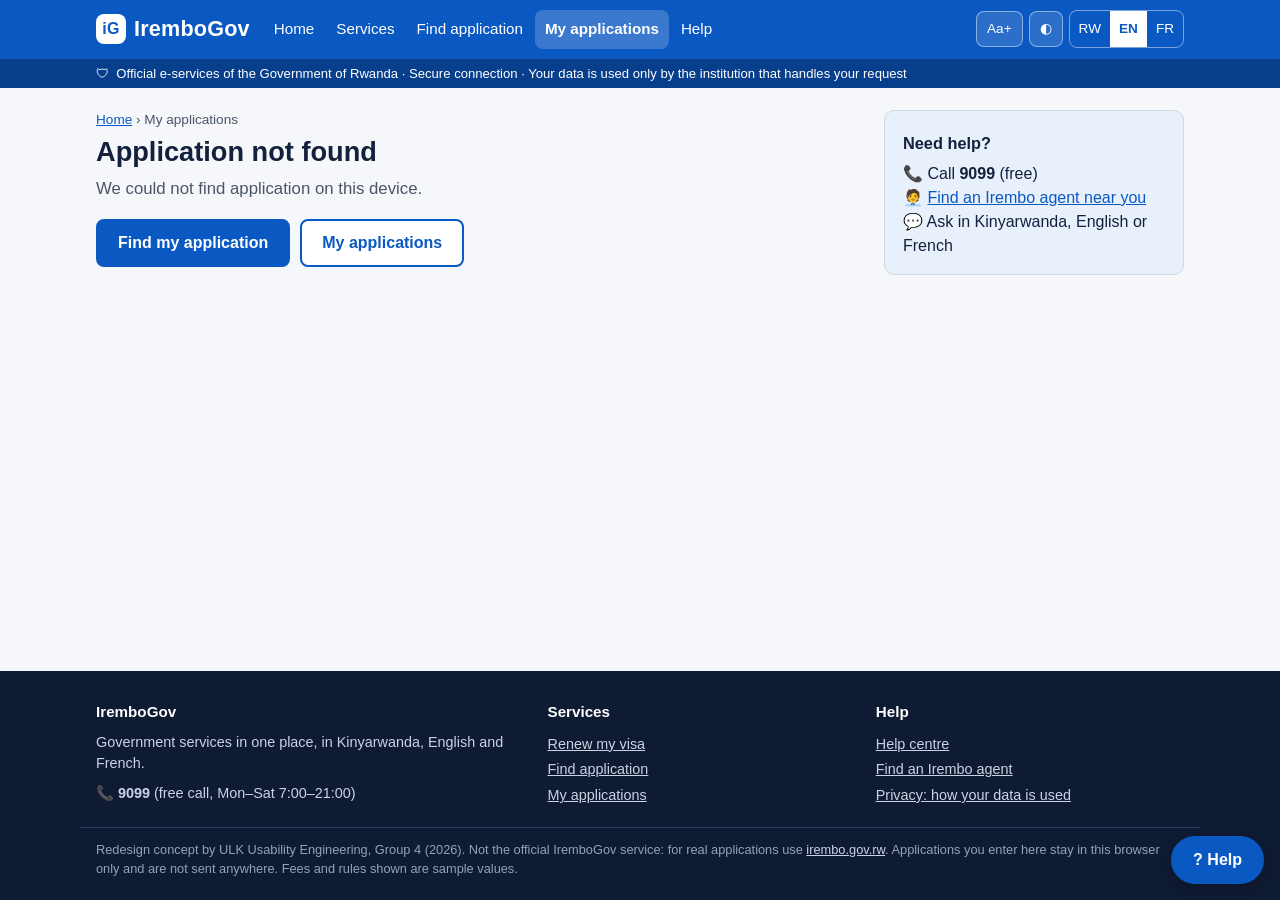
==== application.html @ 5156e4bb "first commit" ====
<!DOCTYPE html>
<html lang="en">
<head>
<meta charset="utf-8">
<meta name="viewport" content="width=device-width, initial-scale=1">
<title>My application · IremboGov</title>
<link rel="icon" href="assets/favicon.svg" type="image/svg+xml">
<link rel="stylesheet" href="css/site.css">
</head>
<body data-page="mine">
<div id="site-header"></div>
<div class="wrap with-aside">
  <main id="main" tabindex="-1"></main>
  <aside class="side" id="side"></aside>
</div>
<div id="site-footer"></div>
<script src="js/core.js"></script>
<script src="js/application.js"></script>
</body>
</html>
---- css/site.css ----
/* =====================================================================
   site.css — IremboGov redesign (Group 4) · shared styles for all pages
   ===================================================================== */
:root{
  --blue:#0a58c2; --blue-d:#073f8c; --blue-l:#e8f0fc; --ink:#14213d; --muted:#4a5568; --line:#cfd8e3;
  --ok:#1b7f3b; --ok-l:#e6f4ea; --bad:#b42318; --bad-l:#fdecea; --warn:#8a5a00; --warn-l:#fff4d6; --bg:#f5f7fa; --card:#fff;
  --r:10px;
}
html{font-size:16px;scroll-behavior:smooth}
html.large{font-size:19px}
html.contrast{--blue:#003a8c;--blue-d:#001f4d;--blue-l:#fff;--ink:#000;--muted:#111;--line:#000;--bg:#fff;--ok:#005a1e;--bad:#8b0000;--warn:#5a3a00}
html.contrast .card, html.contrast .opt, html.contrast input, html.contrast select, html.contrast .svc{border-width:2px}
*{box-sizing:border-box}
body{margin:0;font-family:"Segoe UI",Roboto,Arial,sans-serif;color:var(--ink);background:var(--bg);line-height:1.5;min-height:100vh;display:flex;flex-direction:column}
a{color:var(--blue)}
:focus-visible{outline:3px solid #f2a900;outline-offset:2px;border-radius:4px}
main:focus,main:focus-visible{outline:none}
.sr{position:absolute;left:-9999px}
.skip{position:absolute;left:-9999px;top:0;background:#fff;color:var(--blue);padding:8px 12px;z-index:100}
.skip:focus{left:8px}
code{background:#eef1f6;border-radius:4px;padding:1px 5px;font-family:Consolas,monospace}

/* ---------- header ---------- */
header.top{background:var(--blue);color:#fff}
.top-in{max-width:1120px;margin:0 auto;display:flex;align-items:center;gap:6px 14px;padding:10px 16px;flex-wrap:wrap}
.logo{font-weight:800;font-size:1.35rem;letter-spacing:.2px;color:#fff !important;text-decoration:none;display:flex;align-items:center;gap:8px}
.logo .mark{width:30px;height:30px;border-radius:8px;background:#fff;color:var(--blue);display:inline-flex;align-items:center;justify-content:center;font-size:1rem}
nav.main{display:flex;gap:2px;flex-wrap:wrap}
nav.main a{color:#fff;text-decoration:none;padding:8px 10px;border-radius:8px;font-size:.95rem}
nav.main a:hover{background:rgba(255,255,255,.14)}
nav.main a[aria-current=page]{background:rgba(255,255,255,.2);font-weight:700}
nav.main .count{background:#fff;color:var(--blue);border-radius:10px;font-size:.75rem;font-weight:700;padding:0 6px;margin-left:3px}
.tools{margin-left:auto;display:flex;gap:6px;align-items:center}
.tbtn{background:rgba(255,255,255,.14);border:1px solid rgba(255,255,255,.45);color:#fff;border-radius:8px;padding:6px 10px;font:inherit;font-size:.85rem;cursor:pointer;min-height:36px}
.tbtn[aria-pressed=true]{background:#fff;color:var(--blue)}
.lang{display:flex;border:1px solid rgba(255,255,255,.45);border-radius:8px;overflow:hidden}
.lang button{background:none;border:0;color:#fff;padding:6px 9px;font:inherit;font-size:.85rem;cursor:pointer;min-height:36px}
.lang button[aria-current=true]{background:#fff;color:var(--blue);font-weight:700}
.menu-btn{display:none}
@media(max-width:820px){
  .menu-btn{display:inline-flex;margin-left:auto}
  nav.main{display:none;order:5;width:100%;flex-direction:column}
  nav.main.open{display:flex}
  .tools{order:4;margin-left:0;width:100%}
}
.trust{background:var(--blue-d);color:#fff;font-size:.82rem}
.trust .top-in{padding:5px 16px}

/* ---------- layout ---------- */
.wrap{max-width:1120px;width:100%;margin:0 auto;padding:22px 16px 60px;display:grid;grid-template-columns:minmax(0,1fr);gap:24px;flex:1}
@media(min-width:1000px){ .wrap.with-aside{grid-template-columns:minmax(0,1fr) 300px} }
main{min-width:0}
aside.side{display:none}
@media(min-width:1000px){ aside.side{display:block} }
.crumb{font-size:.85rem;color:var(--muted);margin-bottom:4px}
h1{font-size:1.7rem;margin:.1em 0 .25em;line-height:1.25}
h2{font-size:1.2rem;margin:.2em 0 .5em}
h3{font-size:1.02rem;margin:.2em 0 .4em}
.lead{color:var(--muted);margin:0 0 16px;font-size:1.05rem}
.card{background:var(--card);border:1px solid var(--line);border-radius:var(--r);padding:16px 18px;margin-bottom:14px}
.card.tint{background:var(--blue-l)}
.grid2{display:grid;grid-template-columns:1fr;gap:0 18px}
@media(min-width:700px){ .grid2{grid-template-columns:1fr 1fr} }
.grid3{display:grid;grid-template-columns:1fr;gap:14px}
@media(min-width:700px){ .grid3{grid-template-columns:repeat(3,1fr)} }
.rule{font-size:.85rem;color:var(--muted);display:block}
.muted{color:var(--muted)}
.mono{font-family:Consolas,monospace;font-weight:700}

/* ---------- home ---------- */
.hero{background:linear-gradient(135deg,var(--blue) 0%,var(--blue-d) 100%);color:#fff}
.hero-in{max-width:1120px;margin:0 auto;padding:44px 16px 48px}
.hero h1{font-size:2.1rem;margin:0 0 8px}
.hero p{margin:0 0 20px;opacity:.92;font-size:1.1rem;max-width:640px}
.search{display:flex;gap:8px;max-width:640px;background:#fff;border-radius:12px;padding:6px}
.search input{border:0 !important;min-height:48px;font-size:1.05rem}
.search input:focus{outline:none}
.search .btn{border-radius:8px}
.quick{margin-top:14px;display:flex;gap:8px;flex-wrap:wrap;font-size:.9rem}
.quick a{color:#fff;background:rgba(255,255,255,.15);border-radius:20px;padding:4px 12px;text-decoration:none}
.quick a:hover{background:rgba(255,255,255,.28)}
.section{margin:34px 0 10px}
.svcs{display:grid;grid-template-columns:1fr;gap:12px}
@media(min-width:620px){ .svcs{grid-template-columns:1fr 1fr} }
@media(min-width:950px){ .svcs{grid-template-columns:1fr 1fr 1fr} }
.svc{display:flex;gap:12px;align-items:flex-start;background:#fff;border:1px solid var(--line);border-radius:var(--r);padding:14px 16px;text-decoration:none;color:var(--ink);transition:border-color .15s, box-shadow .15s}
.svc:hover{border-color:var(--blue);box-shadow:0 4px 14px rgba(10,88,194,.12)}
.svc .ic{flex:0 0 42px;height:42px;border-radius:10px;background:var(--blue-l);display:flex;align-items:center;justify-content:center;font-size:1.3rem}
.svc b{display:block}
.svc small{display:block;color:var(--muted);font-size:.85rem}
.svc.featured{border:2px solid var(--blue)}
.svc .new{display:inline-block;background:var(--ok-l);color:var(--ok);border-radius:10px;font-size:.72rem;font-weight:700;padding:0 7px;margin-left:4px;vertical-align:middle}
.steps3{counter-reset:s;list-style:none;padding:0;margin:0}
.steps3 li{counter-increment:s;position:relative;padding:0 0 0 46px}
.steps3 li::before{content:counter(s);position:absolute;left:0;top:0;width:34px;height:34px;border-radius:50%;background:var(--blue);color:#fff;font-weight:800;display:flex;align-items:center;justify-content:center}
.empty{text-align:center;padding:30px 16px;color:var(--muted)}

/* ---------- service page ---------- */
.facts{display:flex;gap:10px;flex-wrap:wrap;margin:6px 0 2px}
.fact{background:var(--blue-l);border-radius:8px;padding:6px 12px;font-size:.9rem}
.fact b{display:block;font-size:1rem}
ul.check{list-style:none;padding:0;margin:6px 0}
ul.check li{padding:7px 0 7px 32px;position:relative;border-bottom:1px dashed var(--line)}
ul.check li:last-child{border-bottom:0}
ul.check li::before{content:"";position:absolute;left:2px;top:9px;width:18px;height:18px;border:2px solid var(--blue);border-radius:4px}
table.fees{width:100%;border-collapse:collapse;font-size:.95rem}
table.fees td,table.fees th{padding:7px 4px;border-bottom:1px solid var(--line);text-align:left}
table.fees td:last-child,table.fees th:last-child{text-align:right}
details{border:1px solid var(--line);border-radius:8px;padding:8px 12px;margin:8px 0;background:#fff}
details summary{cursor:pointer;font-weight:600;color:var(--blue)}
details[open] summary{margin-bottom:6px}

/* ---------- buttons ---------- */
.btn{display:inline-flex;align-items:center;justify-content:center;gap:6px;min-height:46px;padding:10px 20px;border-radius:8px;border:2px solid var(--blue);background:var(--blue);color:#fff;font:inherit;font-weight:600;cursor:pointer;text-decoration:none;white-space:nowrap}
.btn:hover{background:var(--blue-d);border-color:var(--blue-d)}
.btn.sec{background:#fff;color:var(--blue)}
.btn.sec:hover{background:var(--blue-l)}
.btn.link{background:none;border-color:transparent;color:var(--blue);padding:10px 8px;text-decoration:underline}
.btn.danger{background:#fff;color:var(--bad);border-color:var(--bad)}
.btn.small{min-height:36px;padding:6px 12px;font-size:.9rem}
.btn:disabled{opacity:.5;cursor:default}
.actions{display:flex;gap:10px;flex-wrap:wrap;justify-content:space-between;margin-top:18px}

/* ---------- stepper ---------- */
.stepper{display:flex;gap:6px;margin:6px 0 4px;list-style:none;padding:0}
.stepper li{flex:1;font-size:.78rem;color:var(--muted);text-align:center}
.stepper li .bar{height:8px;border-radius:4px;background:#d8dee8;margin-bottom:5px}
.stepper li.done .bar,.stepper li.cur .bar{background:var(--blue)}
.stepper li.cur{color:var(--ink);font-weight:700}
.stepper li.done span::before{content:"✓ "}
.stepcount{font-size:.9rem;color:var(--muted);margin:0}
.saved{font-size:.85rem;color:var(--ok);margin:6px 0 14px;min-height:1.3em}

/* ---------- forms ---------- */
.f{margin:0 0 14px}
.f label,.f legend{display:block;font-weight:600;margin-bottom:3px}
.f .hint{font-size:.85rem;color:var(--muted);margin:-2px 0 5px}
input[type=text],input[type=tel],input[type=email],input[type=date],input[type=search],select{width:100%;min-height:46px;padding:9px 11px;border:1px solid #8a97a8;border-radius:8px;font:inherit;background:#fff;color:var(--ink)}
.f.err input,.f.err select{border:2px solid var(--bad)}
.f .msg{display:none;color:var(--bad);font-weight:600;font-size:.9rem;margin-top:4px}
.f.err .msg{display:block}
.f.err .msg::before{content:"⚠ "}
fieldset{border:0;padding:0;margin:0 0 14px;min-width:0}
.opts{display:grid;gap:8px}
@media(min-width:700px){ .opts.two{grid-template-columns:1fr 1fr} }
.opt{display:flex;gap:10px;align-items:flex-start;border:1px solid #8a97a8;border-radius:8px;padding:10px 12px;cursor:pointer;background:#fff;font-weight:400 !important}
.opt input{margin-top:4px;width:20px;height:20px;accent-color:var(--blue);flex:0 0 auto}
.opt small{display:block;color:var(--muted)}
.opt:has(input:checked){border:2px solid var(--blue);background:var(--blue-l)}
.errsum{border:2px solid var(--bad);background:var(--bad-l);border-radius:8px;padding:10px 14px;margin-bottom:14px}
.errsum h3{color:var(--bad);margin:0 0 4px}
.errsum ul{margin:0;padding-left:20px}
.prefix{display:flex;align-items:center;padding:0 12px;border:1px solid #8a97a8;border-radius:8px;background:#f0f3f7;white-space:nowrap}

/* ---------- uploads ---------- */
.up{border:1px solid var(--line);border-radius:var(--r);padding:14px;margin-bottom:14px;background:#fff}
.up.bad{border:2px solid var(--bad)}
.up.good{border:2px solid var(--ok)}
.up-row{display:flex;gap:14px;align-items:flex-start;flex-wrap:wrap}
.thumb{width:92px;height:92px;border-radius:8px;background:#e9edf3 center/cover no-repeat;border:1px solid var(--line);flex:0 0 auto;display:flex;align-items:center;justify-content:center;color:var(--muted);font-size:.75rem;text-align:center;overflow:hidden;word-break:break-all;padding:4px}
.thumb.tall{height:122px}
.rules{list-style:none;padding:0;margin:0;font-size:.93rem}
.rules li{padding:3px 0 3px 26px;position:relative}
.rules li::before{position:absolute;left:0;top:3px;width:19px;height:19px;border-radius:50%;font-size:.75rem;font-weight:700;display:flex;align-items:center;justify-content:center}
.rules li.p::before{content:"○";color:var(--muted);border:1px solid var(--muted)}
.rules li.y{color:var(--ok)} .rules li.y::before{content:"✓";background:var(--ok);color:#fff}
.rules li.n{color:var(--bad);font-weight:600} .rules li.n::before{content:"✕";background:var(--bad);color:#fff}
.fix{background:var(--bad-l);border-radius:8px;padding:10px 12px;margin-top:10px}
.fix b{color:var(--bad)}
.okbox{background:var(--ok-l);border-radius:8px;padding:10px 12px;margin-top:10px;color:var(--ok);font-weight:600}
.filebtn{position:relative;overflow:hidden}
.filebtn input{position:absolute;inset:0;opacity:0;cursor:pointer}
.upbtns{display:flex;gap:8px;flex-wrap:wrap;margin-top:10px}

/* ---------- review ---------- */
.sumsec{border:1px solid var(--line);border-radius:8px;padding:10px 14px;margin-bottom:10px;background:#fff}
.sumsec .h{display:flex;justify-content:space-between;align-items:center}
.sumsec dl{display:grid;grid-template-columns:minmax(110px,40%) 1fr;gap:3px 10px;margin:6px 0 0;font-size:.93rem}
.sumsec dt{color:var(--muted)}
.sumsec dd{margin:0}
.consent{border:2px solid var(--blue);background:var(--blue-l);border-radius:8px;padding:12px 14px}
.consent label{display:flex;gap:10px;align-items:flex-start;cursor:pointer;font-weight:400}
.consent input{width:22px;height:22px;margin-top:2px;accent-color:var(--blue);flex:0 0 auto}

/* ---------- application / pay ---------- */
.ref{border:2px solid var(--blue);border-radius:var(--r);padding:14px 16px;background:var(--blue-l);margin-bottom:14px}
.ref .num{font-size:1.65rem;font-weight:800;letter-spacing:1px;font-family:Consolas,monospace}
.ref .sub{font-size:.88rem;color:var(--muted)}
.due{display:flex;gap:14px;align-items:center;flex-wrap:wrap;border:1px solid var(--line);border-radius:var(--r);padding:12px 16px;background:#fff;margin-bottom:14px}
.due .amt{font-size:1.5rem;font-weight:800}
.due .clock{margin-left:auto;background:var(--warn-l);color:var(--warn);border-radius:8px;padding:6px 10px;font-weight:700}
.paygrid{display:grid;grid-template-columns:1fr 1fr;gap:10px;margin:8px 0 14px}
.paybtn{border:1px solid #8a97a8;border-radius:8px;background:#fff;padding:12px;font:inherit;font-weight:600;cursor:pointer;text-align:left;min-height:58px;color:var(--ink)}
.paybtn small{display:block;font-weight:400;color:var(--muted)}
.paybtn:hover{border-color:var(--blue);background:var(--blue-l)}
.receipt dl{display:grid;grid-template-columns:auto 1fr;gap:4px 14px;margin:0}
.receipt dt{color:var(--muted)}
.receipt dd{margin:0;font-weight:600}

/* ---------- timeline + tags ---------- */
.tl{list-style:none;padding:0;margin:6px 0}
.tl li{position:relative;padding:0 0 18px 40px}
.tl li::before{content:"";position:absolute;left:13px;top:26px;bottom:0;border-left:2px solid var(--line)}
.tl li:last-child::before{display:none}
.tl .ic{position:absolute;left:0;top:0;width:28px;height:28px;border-radius:50%;display:flex;align-items:center;justify-content:center;font-weight:800;font-size:.9rem;border:2px solid var(--line);background:#fff;color:var(--muted)}
.tl li.done .ic{background:var(--ok);border-color:var(--ok);color:#fff}
.tl li.now .ic{background:var(--blue);border-color:var(--blue);color:#fff}
.tl li.warn .ic{background:var(--warn-l);border-color:var(--warn);color:var(--warn)}
.tl .t{font-weight:700}
.tl .d{font-size:.88rem;color:var(--muted)}
.tag{display:inline-block;border-radius:20px;padding:2px 10px;font-size:.82rem;font-weight:700;vertical-align:middle;white-space:nowrap}
.tag.warn{background:var(--warn-l);color:var(--warn)} .tag.ok{background:var(--ok-l);color:var(--ok)} .tag.info{background:var(--blue-l);color:var(--blue)} .tag.grey{background:#e9edf3;color:var(--muted)}
.alert{border-radius:8px;padding:12px 14px;margin-bottom:14px;border-left:5px solid}
.alert.warn{background:var(--warn-l);border-color:var(--warn)}
.alert.ok{background:var(--ok-l);border-color:var(--ok)}
.alert.info{background:var(--blue-l);border-color:var(--blue)}
.alert.bad{background:var(--bad-l);border-color:var(--bad)}

/* ---------- my applications ---------- */
.applist{display:grid;gap:12px}
.appcard{display:flex;gap:14px;align-items:center;flex-wrap:wrap;background:#fff;border:1px solid var(--line);border-radius:var(--r);padding:14px 16px}
.appcard .main{flex:1;min-width:200px}
.appcard .acts{display:flex;gap:8px;flex-wrap:wrap}

/* ---------- side panel ---------- */
.side .card{position:sticky;top:12px}
.side .num{font-family:Consolas,monospace;font-weight:800;font-size:1.15rem}

/* ---------- footer ---------- */
footer.site{background:#0f1b33;color:#c9d3e3;font-size:.9rem;margin-top:auto}
footer.site .in{max-width:1120px;margin:0 auto;padding:30px 16px 18px;display:grid;grid-template-columns:1fr;gap:20px}
@media(min-width:760px){ footer.site .in{grid-template-columns:1.4fr 1fr 1fr} }
footer.site h4{color:#fff;margin:0 0 8px;font-size:.95rem}
footer.site a{color:#c9d3e3}
footer.site ul{list-style:none;padding:0;margin:0}
footer.site li{padding:2px 0}
footer.site .legal{max-width:1120px;margin:0 auto;padding:12px 16px 22px;border-top:1px solid #2a3a5c;font-size:.8rem;color:#93a1ba}

/* ---------- modal, toast, help ---------- */
.scrim{position:fixed;inset:0;background:rgba(10,20,40,.55);display:flex;align-items:center;justify-content:center;padding:16px;z-index:90}
.modal{background:#fff;border-radius:12px;max-width:440px;width:100%;padding:20px;max-height:92vh;overflow:auto}
.modal p{margin:.5em 0}
.spin{display:inline-block;width:18px;height:18px;border:3px solid var(--blue-l);border-top-color:var(--blue);border-radius:50%;animation:spin 1s linear infinite;vertical-align:-3px;margin-right:6px}
@keyframes spin{to{transform:rotate(360deg)}}
.toast{position:fixed;left:50%;bottom:20px;transform:translateX(-50%);background:#1f2937;color:#fff;padding:10px 16px;border-radius:8px;z-index:95;max-width:92vw;font-size:.92rem;box-shadow:0 6px 18px rgba(0,0,0,.25)}
.helpfab{position:fixed;right:16px;bottom:16px;z-index:40;border-radius:30px;box-shadow:0 4px 14px rgba(0,0,0,.2)}
.helpp{position:fixed;right:16px;bottom:76px;width:300px;max-width:calc(100vw - 32px);z-index:41;background:#fff;border:1px solid var(--line);border-radius:12px;padding:14px;box-shadow:0 10px 30px rgba(0,0,0,.2)}

@media print{
  header.top,.trust,footer.site,.helpfab,.helpp,.noprint{display:none !important}
  body{background:#fff}
}
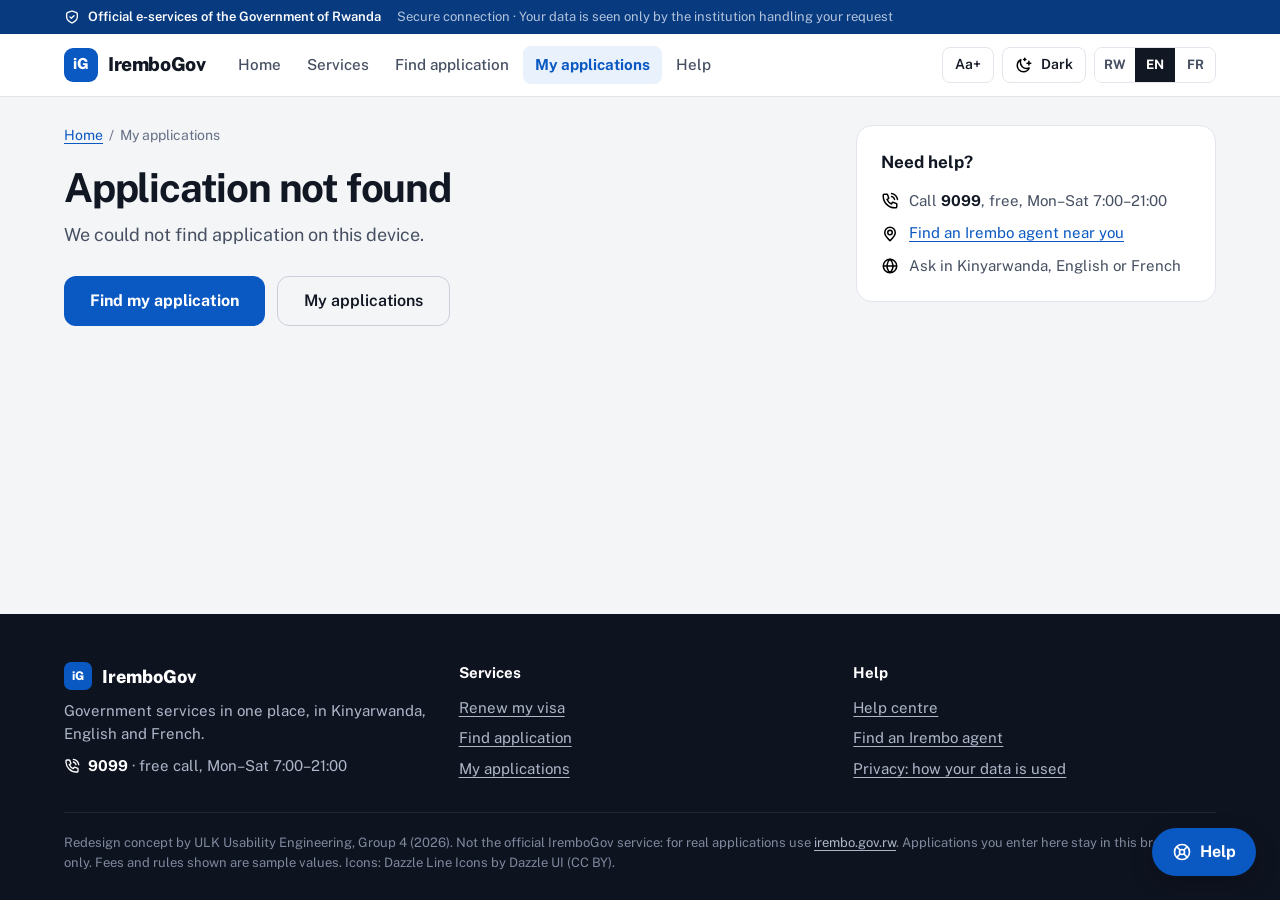
==== commit 85a82d2b: "update the UI" ====
--- a/application.html
+++ b/application.html
@@ -5,16 +5,20 @@
 <meta name="viewport" content="width=device-width, initial-scale=1">
 <title>My application · IremboGov</title>
 <link rel="icon" href="assets/favicon.svg" type="image/svg+xml">
-<link rel="stylesheet" href="css/site.css">
+<link rel="stylesheet" href="css/fonts.css?v=3">
+<link rel="stylesheet" href="css/site.css?v=3">
+<script src="js/theme.js?v=3"></script>
 </head>
 <body data-page="mine">
 <div id="site-header"></div>
-<div class="wrap with-aside">
-  <main id="main" tabindex="-1"></main>
-  <aside class="side" id="side"></aside>
-</div>
+<main id="main" tabindex="-1" class="page">
+  <div class="cols">
+    <div class="main" id="flow"></div>
+    <aside id="side"></aside>
+  </div>
+</main>
 <div id="site-footer"></div>
-<script src="js/core.js"></script>
-<script src="js/application.js"></script>
+<script src="js/core.js?v=3"></script>
+<script src="js/application.js?v=3"></script>
 </body>
 </html>
--- a/css/fonts.css
+++ b/css/fonts.css
@@ -0,0 +1,244 @@
+/* Public Sans + IBM Plex Mono (SIL Open Font License), bundled for offline use */
+/* cyrillic-ext */
+@font-face {
+  font-family: 'IBM Plex Mono';
+  font-style: normal;
+  font-weight: 500;
+  font-display: swap;
+  src: url("../assets/fonts/2aaf1dfa-5698-472a-b391-786c7b4d70b3.woff2") format('woff2');
+  unicode-range: U+0460-052F, U+1C80-1C8A, U+20B4, U+2DE0-2DFF, U+A640-A69F, U+FE2E-FE2F;
+}
+/* cyrillic */
+@font-face {
+  font-family: 'IBM Plex Mono';
+  font-style: normal;
+  font-weight: 500;
+  font-display: swap;
+  src: url("../assets/fonts/59539007-9e6c-446b-b807-d82d21832465.woff2") format('woff2');
+  unicode-range: U+0301, U+0400-045F, U+0490-0491, U+04B0-04B1, U+2116;
+}
+/* symbols2 */
+@font-face {
+  font-family: 'IBM Plex Mono';
+  font-style: normal;
+  font-weight: 500;
+  font-display: swap;
+  src: url("../assets/fonts/6bf3e7e4-eef3-4148-934d-49d9e88c1fce.woff2") format('woff2');
+  unicode-range: U+2000-2001, U+2004-2008, U+200A, U+23B8-23BD, U+2500-259F;
+}
+/* vietnamese */
+@font-face {
+  font-family: 'IBM Plex Mono';
+  font-style: normal;
+  font-weight: 500;
+  font-display: swap;
+  src: url("../assets/fonts/482fb505-8daf-4155-a78f-74ce4af5354f.woff2") format('woff2');
+  unicode-range: U+0102-0103, U+0110-0111, U+0128-0129, U+0168-0169, U+01A0-01A1, U+01AF-01B0, U+0300-0301, U+0303-0304, U+0308-0309, U+0323, U+0329, U+1EA0-1EF9, U+20AB;
+}
+/* latin-ext */
+@font-face {
+  font-family: 'IBM Plex Mono';
+  font-style: normal;
+  font-weight: 500;
+  font-display: swap;
+  src: url("../assets/fonts/5cce7989-77c7-4737-b421-14aea42d3832.woff2") format('woff2');
+  unicode-range: U+0100-02BA, U+02BD-02C5, U+02C7-02CC, U+02CE-02D7, U+02DD-02FF, U+0304, U+0308, U+0329, U+1D00-1DBF, U+1E00-1E9F, U+1EF2-1EFF, U+2020, U+20A0-20AB, U+20AD-20C4, U+2113, U+2C60-2C7F, U+A720-A7FF;
+}
+/* latin */
+@font-face {
+  font-family: 'IBM Plex Mono';
+  font-style: normal;
+  font-weight: 500;
+  font-display: swap;
+  src: url("../assets/fonts/a437867f-8093-432b-b132-c88d13d39b0a.woff2") format('woff2');
+  unicode-range: U+0000-00FF, U+0131, U+0152-0153, U+02BB-02BC, U+02C6, U+02DA, U+02DC, U+0304, U+0308, U+0329, U+2000-206F, U+20AC, U+2122, U+2191, U+2193, U+2212, U+2215, U+FEFF, U+FFFD;
+}
+/* cyrillic-ext */
+@font-face {
+  font-family: 'IBM Plex Mono';
+  font-style: normal;
+  font-weight: 600;
+  font-display: swap;
+  src: url("../assets/fonts/8748660d-5b8c-40c5-8dd6-f983e3e99e05.woff2") format('woff2');
+  unicode-range: U+0460-052F, U+1C80-1C8A, U+20B4, U+2DE0-2DFF, U+A640-A69F, U+FE2E-FE2F;
+}
+/* cyrillic */
+@font-face {
+  font-family: 'IBM Plex Mono';
+  font-style: normal;
+  font-weight: 600;
+  font-display: swap;
+  src: url("../assets/fonts/4a5ffa25-a328-434f-8e91-0d5a42c4c78e.woff2") format('woff2');
+  unicode-range: U+0301, U+0400-045F, U+0490-0491, U+04B0-04B1, U+2116;
+}
+/* symbols2 */
+@font-face {
+  font-family: 'IBM Plex Mono';
+  font-style: normal;
+  font-weight: 600;
+  font-display: swap;
+  src: url("../assets/fonts/a585f8b9-a572-47d5-be92-7e6ef45ebafa.woff2") format('woff2');
+  unicode-range: U+2000-2001, U+2004-2008, U+200A, U+23B8-23BD, U+2500-259F;
+}
+/* vietnamese */
+@font-face {
+  font-family: 'IBM Plex Mono';
+  font-style: normal;
+  font-weight: 600;
+  font-display: swap;
+  src: url("../assets/fonts/1090332c-a506-451a-b6e5-c554e361a300.woff2") format('woff2');
+  unicode-range: U+0102-0103, U+0110-0111, U+0128-0129, U+0168-0169, U+01A0-01A1, U+01AF-01B0, U+0300-0301, U+0303-0304, U+0308-0309, U+0323, U+0329, U+1EA0-1EF9, U+20AB;
+}
+/* latin-ext */
+@font-face {
+  font-family: 'IBM Plex Mono';
+  font-style: normal;
+  font-weight: 600;
+  font-display: swap;
+  src: url("../assets/fonts/1218e969-13be-4c5d-b908-3f878c19ee22.woff2") format('woff2');
+  unicode-range: U+0100-02BA, U+02BD-02C5, U+02C7-02CC, U+02CE-02D7, U+02DD-02FF, U+0304, U+0308, U+0329, U+1D00-1DBF, U+1E00-1E9F, U+1EF2-1EFF, U+2020, U+20A0-20AB, U+20AD-20C4, U+2113, U+2C60-2C7F, U+A720-A7FF;
+}
+/* latin */
+@font-face {
+  font-family: 'IBM Plex Mono';
+  font-style: normal;
+  font-weight: 600;
+  font-display: swap;
+  src: url("../assets/fonts/a67f95df-5aa9-4cc6-8a74-50b803b1fccb.woff2") format('woff2');
+  unicode-range: U+0000-00FF, U+0131, U+0152-0153, U+02BB-02BC, U+02C6, U+02DA, U+02DC, U+0304, U+0308, U+0329, U+2000-206F, U+20AC, U+2122, U+2191, U+2193, U+2212, U+2215, U+FEFF, U+FFFD;
+}
+/* vietnamese */
+@font-face {
+  font-family: 'Public Sans';
+  font-style: normal;
+  font-weight: 400;
+  font-display: swap;
+  src: url("../assets/fonts/8189fb75-353a-4c72-8835-781b618239a5.woff2") format('woff2');
+  unicode-range: U+0102-0103, U+0110-0111, U+0128-0129, U+0168-0169, U+01A0-01A1, U+01AF-01B0, U+0300-0301, U+0303-0304, U+0308-0309, U+0323, U+0329, U+1EA0-1EF9, U+20AB;
+}
+/* latin-ext */
+@font-face {
+  font-family: 'Public Sans';
+  font-style: normal;
+  font-weight: 400;
+  font-display: swap;
+  src: url("../assets/fonts/c2014473-7bda-46be-9736-91f85f7b78e9.woff2") format('woff2');
+  unicode-range: U+0100-02BA, U+02BD-02C5, U+02C7-02CC, U+02CE-02D7, U+02DD-02FF, U+0304, U+0308, U+0329, U+1D00-1DBF, U+1E00-1E9F, U+1EF2-1EFF, U+2020, U+20A0-20AB, U+20AD-20C4, U+2113, U+2C60-2C7F, U+A720-A7FF;
+}
+/* latin */
+@font-face {
+  font-family: 'Public Sans';
+  font-style: normal;
+  font-weight: 400;
+  font-display: swap;
+  src: url("../assets/fonts/c9f71143-a6c9-4869-9456-18ff3c04e48f.woff2") format('woff2');
+  unicode-range: U+0000-00FF, U+0131, U+0152-0153, U+02BB-02BC, U+02C6, U+02DA, U+02DC, U+0304, U+0308, U+0329, U+2000-206F, U+20AC, U+2122, U+2191, U+2193, U+2212, U+2215, U+FEFF, U+FFFD;
+}
+/* vietnamese */
+@font-face {
+  font-family: 'Public Sans';
+  font-style: normal;
+  font-weight: 500;
+  font-display: swap;
+  src: url("../assets/fonts/8189fb75-353a-4c72-8835-781b618239a5.woff2") format('woff2');
+  unicode-range: U+0102-0103, U+0110-0111, U+0128-0129, U+0168-0169, U+01A0-01A1, U+01AF-01B0, U+0300-0301, U+0303-0304, U+0308-0309, U+0323, U+0329, U+1EA0-1EF9, U+20AB;
+}
+/* latin-ext */
+@font-face {
+  font-family: 'Public Sans';
+  font-style: normal;
+  font-weight: 500;
+  font-display: swap;
+  src: url("../assets/fonts/c2014473-7bda-46be-9736-91f85f7b78e9.woff2") format('woff2');
+  unicode-range: U+0100-02BA, U+02BD-02C5, U+02C7-02CC, U+02CE-02D7, U+02DD-02FF, U+0304, U+0308, U+0329, U+1D00-1DBF, U+1E00-1E9F, U+1EF2-1EFF, U+2020, U+20A0-20AB, U+20AD-20C4, U+2113, U+2C60-2C7F, U+A720-A7FF;
+}
+/* latin */
+@font-face {
+  font-family: 'Public Sans';
+  font-style: normal;
+  font-weight: 500;
+  font-display: swap;
+  src: url("../assets/fonts/c9f71143-a6c9-4869-9456-18ff3c04e48f.woff2") format('woff2');
+  unicode-range: U+0000-00FF, U+0131, U+0152-0153, U+02BB-02BC, U+02C6, U+02DA, U+02DC, U+0304, U+0308, U+0329, U+2000-206F, U+20AC, U+2122, U+2191, U+2193, U+2212, U+2215, U+FEFF, U+FFFD;
+}
+/* vietnamese */
+@font-face {
+  font-family: 'Public Sans';
+  font-style: normal;
+  font-weight: 600;
+  font-display: swap;
+  src: url("../assets/fonts/8189fb75-353a-4c72-8835-781b618239a5.woff2") format('woff2');
+  unicode-range: U+0102-0103, U+0110-0111, U+0128-0129, U+0168-0169, U+01A0-01A1, U+01AF-01B0, U+0300-0301, U+0303-0304, U+0308-0309, U+0323, U+0329, U+1EA0-1EF9, U+20AB;
+}
+/* latin-ext */
+@font-face {
+  font-family: 'Public Sans';
+  font-style: normal;
+  font-weight: 600;
+  font-display: swap;
+  src: url("../assets/fonts/c2014473-7bda-46be-9736-91f85f7b78e9.woff2") format('woff2');
+  unicode-range: U+0100-02BA, U+02BD-02C5, U+02C7-02CC, U+02CE-02D7, U+02DD-02FF, U+0304, U+0308, U+0329, U+1D00-1DBF, U+1E00-1E9F, U+1EF2-1EFF, U+2020, U+20A0-20AB, U+20AD-20C4, U+2113, U+2C60-2C7F, U+A720-A7FF;
+}
+/* latin */
+@font-face {
+  font-family: 'Public Sans';
+  font-style: normal;
+  font-weight: 600;
+  font-display: swap;
+  src: url("../assets/fonts/c9f71143-a6c9-4869-9456-18ff3c04e48f.woff2") format('woff2');
+  unicode-range: U+0000-00FF, U+0131, U+0152-0153, U+02BB-02BC, U+02C6, U+02DA, U+02DC, U+0304, U+0308, U+0329, U+2000-206F, U+20AC, U+2122, U+2191, U+2193, U+2212, U+2215, U+FEFF, U+FFFD;
+}
+/* vietnamese */
+@font-face {
+  font-family: 'Public Sans';
+  font-style: normal;
+  font-weight: 700;
+  font-display: swap;
+  src: url("../assets/fonts/8189fb75-353a-4c72-8835-781b618239a5.woff2") format('woff2');
+  unicode-range: U+0102-0103, U+0110-0111, U+0128-0129, U+0168-0169, U+01A0-01A1, U+01AF-01B0, U+0300-0301, U+0303-0304, U+0308-0309, U+0323, U+0329, U+1EA0-1EF9, U+20AB;
+}
+/* latin-ext */
+@font-face {
+  font-family: 'Public Sans';
+  font-style: normal;
+  font-weight: 700;
+  font-display: swap;
+  src: url("../assets/fonts/c2014473-7bda-46be-9736-91f85f7b78e9.woff2") format('woff2');
+  unicode-range: U+0100-02BA, U+02BD-02C5, U+02C7-02CC, U+02CE-02D7, U+02DD-02FF, U+0304, U+0308, U+0329, U+1D00-1DBF, U+1E00-1E9F, U+1EF2-1EFF, U+2020, U+20A0-20AB, U+20AD-20C4, U+2113, U+2C60-2C7F, U+A720-A7FF;
+}
+/* latin */
+@font-face {
+  font-family: 'Public Sans';
+  font-style: normal;
+  font-weight: 700;
+  font-display: swap;
+  src: url("../assets/fonts/c9f71143-a6c9-4869-9456-18ff3c04e48f.woff2") format('woff2');
+  unicode-range: U+0000-00FF, U+0131, U+0152-0153, U+02BB-02BC, U+02C6, U+02DA, U+02DC, U+0304, U+0308, U+0329, U+2000-206F, U+20AC, U+2122, U+2191, U+2193, U+2212, U+2215, U+FEFF, U+FFFD;
+}
+/* vietnamese */
+@font-face {
+  font-family: 'Public Sans';
+  font-style: normal;
+  font-weight: 800;
+  font-display: swap;
+  src: url("../assets/fonts/8189fb75-353a-4c72-8835-781b618239a5.woff2") format('woff2');
+  unicode-range: U+0102-0103, U+0110-0111, U+0128-0129, U+0168-0169, U+01A0-01A1, U+01AF-01B0, U+0300-0301, U+0303-0304, U+0308-0309, U+0323, U+0329, U+1EA0-1EF9, U+20AB;
+}
+/* latin-ext */
+@font-face {
+  font-family: 'Public Sans';
+  font-style: normal;
+  font-weight: 800;
+  font-display: swap;
+  src: url("../assets/fonts/c2014473-7bda-46be-9736-91f85f7b78e9.woff2") format('woff2');
+  unicode-range: U+0100-02BA, U+02BD-02C5, U+02C7-02CC, U+02CE-02D7, U+02DD-02FF, U+0304, U+0308, U+0329, U+1D00-1DBF, U+1E00-1E9F, U+1EF2-1EFF, U+2020, U+20A0-20AB, U+20AD-20C4, U+2113, U+2C60-2C7F, U+A720-A7FF;
+}
+/* latin */
+@font-face {
+  font-family: 'Public Sans';
+  font-style: normal;
+  font-weight: 800;
+  font-display: swap;
+  src: url("../assets/fonts/c9f71143-a6c9-4869-9456-18ff3c04e48f.woff2") format('woff2');
+  unicode-range: U+0000-00FF, U+0131, U+0152-0153, U+02BB-02BC, U+02C6, U+02DA, U+02DC, U+0304, U+0308, U+0329, U+2000-206F, U+20AC, U+2122, U+2191, U+2193, U+2212, U+2215, U+FEFF, U+FFFD;
+}
--- a/css/site.css
+++ b/css/site.css
@@ -1,252 +1,398 @@
 /* =====================================================================
-   site.css — IremboGov redesign (Group 4) · shared styles for all pages
+   site.css — IremboGov redesign v2 (Group 4) · design from
+   "irembogov-redesign" (Public Sans, light/dark theme), applied to the
+   working multi-page site. Sizes in rem so "Aa+" scales everything.
    ===================================================================== */
-:root{
-  --blue:#0a58c2; --blue-d:#073f8c; --blue-l:#e8f0fc; --ink:#14213d; --muted:#4a5568; --line:#cfd8e3;
-  --ok:#1b7f3b; --ok-l:#e6f4ea; --bad:#b42318; --bad-l:#fdecea; --warn:#8a5a00; --warn-l:#fff4d6; --bg:#f5f7fa; --card:#fff;
-  --r:10px;
-}
+:root,[data-theme="light"]{color-scheme:light;--bg:#f4f5f7;--surface:#ffffff;--surface2:#eef1f5;--field:#ffffff;--line:#e2e6ec;--line-strong:#c9d0da;--ink:#111723;--ink2:#465062;--ink3:#667085;--brand:#0a58c2;--brand-hover:#08499f;--brand-ink:#ffffff;--brand-soft:#e9f1fc;--brand-text:#0a58c2;--ring:rgba(10,88,194,.2);--link:#0a58c2;--icon-filter:none;--icon-on-brand:invert(1);--icon-brand:invert(22%) sepia(89%) saturate(2476%) hue-rotate(207deg) brightness(91%) contrast(93%);--ok:oklch(0.52 0.12 150);--ok-soft:oklch(0.955 0.035 150);--warn:oklch(0.48 0.1 65);--warn-soft:oklch(0.965 0.05 85);--bad:#b42318;--bad-soft:#fdecea;--hero:#073a7f;--hero-2:#0a58c2;--footer:#0e1320;--shadow:0 1px 2px rgba(16,24,40,.04),0 4px 16px rgba(16,24,40,.05)}
+[data-theme="dark"]{color-scheme:dark;--bg:#0b0e14;--surface:#131822;--surface2:#1a202b;--field:#0f141c;--line:#242b38;--line-strong:#343d4d;--ink:#eef1f6;--ink2:#b3bccb;--ink3:#8a93a5;--brand:#4a8fe8;--brand-hover:#6aa5f0;--brand-ink:#06152e;--brand-soft:#11274a;--brand-text:#8ab6f2;--ring:rgba(74,143,232,.3);--link:#8ab6f2;--icon-filter:invert(.92);--icon-on-brand:none;--icon-brand:invert(70%) sepia(30%) saturate(900%) hue-rotate(185deg) brightness(102%);--ok:oklch(0.74 0.14 150);--ok-soft:oklch(0.27 0.05 150);--warn:oklch(0.83 0.12 80);--warn-soft:oklch(0.29 0.05 75);--bad:#ff8a80;--bad-soft:#3a1714;--hero:#0a1a33;--hero-2:#0b2f63;--footer:#07090d;--shadow:0 1px 2px rgba(0,0,0,.3),0 6px 20px rgba(0,0,0,.25)}
+
 html{font-size:16px;scroll-behavior:smooth}
-html.large{font-size:19px}
-html.contrast{--blue:#003a8c;--blue-d:#001f4d;--blue-l:#fff;--ink:#000;--muted:#111;--line:#000;--bg:#fff;--ok:#005a1e;--bad:#8b0000;--warn:#5a3a00}
-html.contrast .card, html.contrast .opt, html.contrast input, html.contrast select, html.contrast .svc{border-width:2px}
+html.large{font-size:18.5px}
 *{box-sizing:border-box}
-body{margin:0;font-family:"Segoe UI",Roboto,Arial,sans-serif;color:var(--ink);background:var(--bg);line-height:1.5;min-height:100vh;display:flex;flex-direction:column}
-a{color:var(--blue)}
-:focus-visible{outline:3px solid #f2a900;outline-offset:2px;border-radius:4px}
+body{margin:0;min-height:100vh;display:flex;flex-direction:column;background:var(--bg);color:var(--ink);font-family:'Public Sans',system-ui,sans-serif;font-size:1rem;line-height:1.5;-webkit-font-smoothing:antialiased;transition:background .2s,color .2s}
+a{color:var(--link);text-underline-offset:3px}
+a:hover{color:var(--ink)}
+:focus-visible{outline:3px solid #f2a900;outline-offset:2px;border-radius:6px}
 main:focus,main:focus-visible{outline:none}
 .sr{position:absolute;left:-9999px}
-.skip{position:absolute;left:-9999px;top:0;background:#fff;color:var(--blue);padding:8px 12px;z-index:100}
+.skip{position:absolute;left:-9999px;top:0;background:var(--surface);color:var(--link);padding:8px 12px;z-index:100}
 .skip:focus{left:8px}
-code{background:#eef1f6;border-radius:4px;padding:1px 5px;font-family:Consolas,monospace}
-
-/* ---------- header ---------- */
-header.top{background:var(--blue);color:#fff}
-.top-in{max-width:1120px;margin:0 auto;display:flex;align-items:center;gap:6px 14px;padding:10px 16px;flex-wrap:wrap}
-.logo{font-weight:800;font-size:1.35rem;letter-spacing:.2px;color:#fff !important;text-decoration:none;display:flex;align-items:center;gap:8px}
-.logo .mark{width:30px;height:30px;border-radius:8px;background:#fff;color:var(--blue);display:inline-flex;align-items:center;justify-content:center;font-size:1rem}
-nav.main{display:flex;gap:2px;flex-wrap:wrap}
-nav.main a{color:#fff;text-decoration:none;padding:8px 10px;border-radius:8px;font-size:.95rem}
-nav.main a:hover{background:rgba(255,255,255,.14)}
-nav.main a[aria-current=page]{background:rgba(255,255,255,.2);font-weight:700}
-nav.main .count{background:#fff;color:var(--blue);border-radius:10px;font-size:.75rem;font-weight:700;padding:0 6px;margin-left:3px}
-.tools{margin-left:auto;display:flex;gap:6px;align-items:center}
-.tbtn{background:rgba(255,255,255,.14);border:1px solid rgba(255,255,255,.45);color:#fff;border-radius:8px;padding:6px 10px;font:inherit;font-size:.85rem;cursor:pointer;min-height:36px}
-.tbtn[aria-pressed=true]{background:#fff;color:var(--blue)}
-.lang{display:flex;border:1px solid rgba(255,255,255,.45);border-radius:8px;overflow:hidden}
-.lang button{background:none;border:0;color:#fff;padding:6px 9px;font:inherit;font-size:.85rem;cursor:pointer;min-height:36px}
-.lang button[aria-current=true]{background:#fff;color:var(--blue);font-weight:700}
+.mono,code{font-family:'IBM Plex Mono',Consolas,monospace}
+code{background:var(--surface2);border-radius:5px;padding:1px 6px;font-size:.9em}
+.muted{color:var(--ink3)}
+.rule{display:block;font-size:.875rem;color:var(--ink3)}
+summary{list-style:none}
+summary::-webkit-details-marker{display:none}
+img.ic{width:18px;height:18px;flex:none;filter:var(--icon-filter)}
+img.ic.brand{filter:var(--icon-brand)}
+img.ic.onbrand{filter:var(--icon-on-brand)}
+
+/* ---------- trust bar + header ---------- */
+.trustbar{background:var(--hero);color:#dfe6f3;font-size:.8125rem}
+.trustbar .in{max-width:1200px;margin:0 auto;padding:7px 24px;display:flex;gap:16px;flex-wrap:wrap;align-items:center}
+.trustbar strong{color:#fff;font-weight:600}
+.trustbar img{width:16px;height:16px;filter:invert(1)}
+header.top{position:sticky;top:0;z-index:20;background:var(--surface);border-bottom:1px solid var(--line)}
+header.top .in{max-width:1200px;margin:0 auto;padding:12px 24px;display:flex;align-items:center;gap:12px 20px;flex-wrap:wrap}
+.brandlink{display:flex;align-items:center;gap:10px;color:var(--ink);text-decoration:none}
+.brandlink:hover{color:var(--ink)}
+.brandmark{width:34px;height:34px;border-radius:9px;background:var(--brand);color:var(--brand-ink);display:grid;place-items:center;font-weight:800;font-size:.95rem;letter-spacing:-.02em}
+.brandname{font-weight:800;font-size:1.2rem;letter-spacing:-.02em}
+nav.main{display:flex;gap:2px;flex-wrap:wrap;flex:1 1 auto}
+nav.main a{display:flex;align-items:center;gap:8px;padding:8px 12px;border-radius:8px;color:var(--ink2);font-size:.95rem;font-weight:500;text-decoration:none}
+nav.main a:hover{color:var(--ink)}
+nav.main a[aria-current=page]{background:var(--brand-soft);color:var(--brand-text);font-weight:700}
+.badge{min-width:20px;height:20px;padding:0 6px;border-radius:10px;background:var(--brand);color:var(--brand-ink);font-size:.75rem;font-weight:700;display:grid;place-items:center}
+.tools{display:flex;align-items:center;gap:8px}
+.hbtn{height:36px;padding:0 12px;border:1px solid var(--line);border-radius:8px;background:var(--surface);color:var(--ink);font:inherit;font-size:.875rem;font-weight:600;cursor:pointer;display:flex;align-items:center;gap:8px}
+.hbtn[aria-pressed=true]{background:var(--brand-soft)}
+.seg{display:flex;border:1px solid var(--line);border-radius:8px;overflow:hidden}
+.seg button{height:34px;width:40px;border:0;background:var(--surface);color:var(--ink2);font:inherit;font-size:.8125rem;font-weight:700;cursor:pointer}
+.seg button[aria-current=true]{background:var(--ink);color:var(--surface)}
 .menu-btn{display:none}
-@media(max-width:820px){
-  .menu-btn{display:inline-flex;margin-left:auto}
+@media(max-width:860px){
+  .menu-btn{display:flex;margin-left:auto}
   nav.main{display:none;order:5;width:100%;flex-direction:column}
   nav.main.open{display:flex}
-  .tools{order:4;margin-left:0;width:100%}
+  .tools{order:4;width:100%}
 }
-.trust{background:var(--blue-d);color:#fff;font-size:.82rem}
-.trust .top-in{padding:5px 16px}
 
 /* ---------- layout ---------- */
-.wrap{max-width:1120px;width:100%;margin:0 auto;padding:22px 16px 60px;display:grid;grid-template-columns:minmax(0,1fr);gap:24px;flex:1}
-@media(min-width:1000px){ .wrap.with-aside{grid-template-columns:minmax(0,1fr) 300px} }
-main{min-width:0}
-aside.side{display:none}
-@media(min-width:1000px){ aside.side{display:block} }
-.crumb{font-size:.85rem;color:var(--muted);margin-bottom:4px}
-h1{font-size:1.7rem;margin:.1em 0 .25em;line-height:1.25}
-h2{font-size:1.2rem;margin:.2em 0 .5em}
-h3{font-size:1.02rem;margin:.2em 0 .4em}
-.lead{color:var(--muted);margin:0 0 16px;font-size:1.05rem}
-.card{background:var(--card);border:1px solid var(--line);border-radius:var(--r);padding:16px 18px;margin-bottom:14px}
-.card.tint{background:var(--blue-l)}
-.grid2{display:grid;grid-template-columns:1fr;gap:0 18px}
-@media(min-width:700px){ .grid2{grid-template-columns:1fr 1fr} }
-.grid3{display:grid;grid-template-columns:1fr;gap:14px}
-@media(min-width:700px){ .grid3{grid-template-columns:repeat(3,1fr)} }
-.rule{font-size:.85rem;color:var(--muted);display:block}
-.muted{color:var(--muted)}
-.mono{font-family:Consolas,monospace;font-weight:700}
+.page{max-width:1200px;width:100%;margin:0 auto;padding:28px 24px 0;flex:1}
+.cols{display:flex;gap:32px;flex-wrap:wrap;align-items:flex-start}
+.cols>.main{flex:1 1 600px;min-width:0;display:flex;flex-direction:column;gap:20px}
+.cols>aside{flex:1 1 280px;max-width:360px;position:sticky;top:96px}
+@media(max-width:940px){ .cols>aside{position:static;max-width:none} }
+.stack{display:flex;flex-direction:column;gap:20px}
+.crumbs{font-size:.875rem;color:var(--ink3);display:flex;gap:6px;flex-wrap:wrap}
+h1{margin:0 0 10px;font-size:2.5rem;letter-spacing:-.03em;line-height:1.1}
+h1.step{font-size:2.25rem;margin-bottom:6px}
+h2{margin:0 0 16px;font-size:1.375rem;letter-spacing:-.01em}
+h3{margin:0 0 8px;font-size:1.0625rem}
+.lead{margin:0;font-size:1.125rem;color:var(--ink2);max-width:640px;text-wrap:pretty}
+.sublead{margin:0;color:var(--ink2);font-size:1.0625rem}
+.card{background:var(--surface);border:1px solid var(--line);border-radius:16px;padding:28px;box-shadow:var(--shadow)}
+.card.soft{background:var(--surface2);border:0;box-shadow:none}
+.card.tight{padding:22px 24px}
+.grid-auto{display:grid;grid-template-columns:repeat(auto-fit,minmax(240px,1fr));gap:20px}
+
+/* ---------- buttons ---------- */
+.btn{display:inline-flex;align-items:center;justify-content:center;gap:8px;height:50px;padding:0 26px;border:0;border-radius:12px;background:var(--brand);color:var(--brand-ink);font:inherit;font-weight:700;cursor:pointer;text-decoration:none;white-space:nowrap}
+.btn:hover{background:var(--brand-hover);color:var(--brand-ink)}
+.btn.big{height:52px;padding:0 28px;font-size:1.0625rem}
+.btn.sec{background:transparent;color:var(--ink);border:1px solid var(--line-strong);font-weight:600}
+.btn.sec:hover{background:var(--surface2);color:var(--ink)}
+.btn.small{height:40px;padding:0 16px;font-size:.9375rem;border-radius:10px}
+.btn.link{background:none;border:0;color:var(--brand-text);padding:0 4px;height:auto;font-weight:600}
+.btn.link:hover{text-decoration:underline;background:none}
+.btn.danger{background:transparent;color:var(--bad);border:1px solid var(--bad)}
+.btn:disabled,.btn[aria-disabled=true]{opacity:.45;cursor:not-allowed}
+.actions{display:flex;justify-content:space-between;gap:12px;flex-wrap:wrap;align-items:center;padding-top:8px}
+.actions .right{display:flex;gap:16px;align-items:center;flex-wrap:wrap;margin-left:auto}
 
 /* ---------- home ---------- */
-.hero{background:linear-gradient(135deg,var(--blue) 0%,var(--blue-d) 100%);color:#fff}
-.hero-in{max-width:1120px;margin:0 auto;padding:44px 16px 48px}
-.hero h1{font-size:2.1rem;margin:0 0 8px}
-.hero p{margin:0 0 20px;opacity:.92;font-size:1.1rem;max-width:640px}
-.search{display:flex;gap:8px;max-width:640px;background:#fff;border-radius:12px;padding:6px}
-.search input{border:0 !important;min-height:48px;font-size:1.05rem}
-.search input:focus{outline:none}
-.search .btn{border-radius:8px}
-.quick{margin-top:14px;display:flex;gap:8px;flex-wrap:wrap;font-size:.9rem}
-.quick a{color:#fff;background:rgba(255,255,255,.15);border-radius:20px;padding:4px 12px;text-decoration:none}
-.quick a:hover{background:rgba(255,255,255,.28)}
-.section{margin:34px 0 10px}
-.svcs{display:grid;grid-template-columns:1fr;gap:12px}
-@media(min-width:620px){ .svcs{grid-template-columns:1fr 1fr} }
-@media(min-width:950px){ .svcs{grid-template-columns:1fr 1fr 1fr} }
-.svc{display:flex;gap:12px;align-items:flex-start;background:#fff;border:1px solid var(--line);border-radius:var(--r);padding:14px 16px;text-decoration:none;color:var(--ink);transition:border-color .15s, box-shadow .15s}
-.svc:hover{border-color:var(--blue);box-shadow:0 4px 14px rgba(10,88,194,.12)}
-.svc .ic{flex:0 0 42px;height:42px;border-radius:10px;background:var(--blue-l);display:flex;align-items:center;justify-content:center;font-size:1.3rem}
-.svc b{display:block}
-.svc small{display:block;color:var(--muted);font-size:.85rem}
-.svc.featured{border:2px solid var(--blue)}
-.svc .new{display:inline-block;background:var(--ok-l);color:var(--ok);border-radius:10px;font-size:.72rem;font-weight:700;padding:0 7px;margin-left:4px;vertical-align:middle}
-.steps3{counter-reset:s;list-style:none;padding:0;margin:0}
-.steps3 li{counter-increment:s;position:relative;padding:0 0 0 46px}
-.steps3 li::before{content:counter(s);position:absolute;left:0;top:0;width:34px;height:34px;border-radius:50%;background:var(--blue);color:#fff;font-weight:800;display:flex;align-items:center;justify-content:center}
-.empty{text-align:center;padding:30px 16px;color:var(--muted)}
+.hero{background:radial-gradient(120% 140% at 100% 0%,var(--hero-2) 0%,var(--hero) 55%);color:#fff;border-radius:22px;padding:56px 48px;display:flex;gap:40px;flex-wrap:wrap;align-items:flex-end}
+@media(max-width:640px){ .hero{padding:36px 22px} }
+.hero .kicker{font-size:.8125rem;font-weight:600;letter-spacing:.08em;text-transform:uppercase;color:#b9c7e6;margin-bottom:14px}
+.hero h1{font-size:clamp(2.1rem,4.6vw,3.25rem);line-height:1.05;font-weight:800;margin:0 0 14px;text-wrap:balance;color:#fff}
+.hero p{margin:0 0 28px;font-size:1.125rem;color:#d4dcee;max-width:560px}
+.hero-search{display:flex;gap:6px;align-items:center;background:#fff;border-radius:14px;padding:6px 6px 6px 14px;max-width:600px}
+.hero-search img{width:20px;height:20px;opacity:.55}
+.hero-search input{flex:1;min-width:0;border:0;outline:none;padding:0 12px;font:inherit;font-size:1rem;color:#111723;background:transparent;height:46px}
+.hero-search button{height:46px;padding:0 22px;border:0;border-radius:10px;background:#0a58c2;color:#fff;font:inherit;font-weight:600;cursor:pointer}
+.chips-pop{display:flex;gap:8px;flex-wrap:wrap;align-items:center;margin-top:16px;font-size:.875rem}
+.chips-pop span{color:#b9c7e6}
+.chips-pop a{padding:6px 12px;border-radius:999px;border:1px solid rgba(255,255,255,.22);background:rgba(255,255,255,.08);color:#fff;text-decoration:none}
+.chips-pop a:hover{background:rgba(255,255,255,.16);color:#fff}
+.cont{flex:0 1 340px;min-width:260px;background:rgba(255,255,255,.07);border:1px solid rgba(255,255,255,.16);border-radius:16px;padding:22px}
+.cont .lbl{font-size:.8125rem;color:#b9c7e6;margin-bottom:10px}
+.cont .pill{font-size:.75rem;font-weight:600;padding:2px 8px;border-radius:999px;background:rgba(255,255,255,.14)}
+.cont .no{font-family:'IBM Plex Mono',monospace;font-size:.875rem;color:#d4dcee;margin:4px 0 18px}
+.cont .bar{height:6px;border-radius:3px;background:rgba(255,255,255,.14);margin-bottom:18px;overflow:hidden}
+.cont .bar div{height:100%;background:#fff;border-radius:3px}
+.cont .go{display:flex;align-items:center;justify-content:center;width:100%;height:46px;border-radius:10px;background:#fff;color:#073a7f;font-weight:700;text-decoration:none}
+.cont .go:hover{color:#073a7f;background:#e9f1fc}
+.sec-title{margin:56px 0 20px}
+.sec-title h2{font-size:1.75rem;margin:0 0 6px;letter-spacing:-.02em}
+.sec-title p{margin:0;color:var(--ink2)}
+.svcs{display:grid;grid-template-columns:repeat(auto-fill,minmax(300px,1fr));gap:12px}
+.svc{display:flex;gap:14px;align-items:flex-start;padding:18px;border:1px solid var(--line);border-radius:14px;background:var(--surface);color:var(--ink);text-decoration:none;box-shadow:var(--shadow);transition:border-color .15s,transform .15s}
+.svc:hover{border-color:var(--brand);transform:translateY(-1px);color:var(--ink)}
+.svc.featured{border-color:var(--brand)}
+.svc .tile{flex:none;width:44px;height:44px;border-radius:12px;background:var(--brand-soft);display:grid;place-items:center}
+.svc .tile img{width:24px;height:24px;filter:var(--icon-brand)}
+.svc .txt{display:flex;flex-direction:column;gap:3px;min-width:0}
+.svc .name{display:flex;gap:8px;align-items:center;flex-wrap:wrap;font-weight:700}
+.svc .meta{font-size:.875rem;color:var(--ink3)}
+.svc .arrow{margin-left:auto;color:var(--ink3)}
+.newtag{font-size:.72rem;font-weight:700;padding:2px 8px;border-radius:999px;background:var(--ok-soft);color:var(--ok)}
+.how{display:grid;grid-template-columns:repeat(auto-fit,minmax(260px,1fr));gap:32px}
+.how>div{border-top:2px solid var(--line-strong);padding-top:18px}
+.how>div:first-child{border-top-color:var(--brand)}
+.how .n{font-family:'IBM Plex Mono',monospace;color:var(--brand-text);font-weight:600;margin-bottom:8px}
+.how .t{font-weight:700;font-size:1.125rem;margin-bottom:6px}
+.how p{margin:0;color:var(--ink2)}
+.band{margin-top:64px;background:var(--surface2);border-radius:18px;padding:32px;display:flex;gap:24px;flex-wrap:wrap;align-items:center;justify-content:space-between}
+.band .tile{flex:none;width:56px;height:56px;border-radius:16px;background:var(--surface);display:grid;place-items:center}
+.band .tile img{width:28px;height:28px;filter:var(--icon-brand)}
+.band .txt{flex:1 1 420px}
+.band h3{font-size:1.3rem}
+.band p{margin:0;color:var(--ink2)}
+.empty{text-align:center;padding:30px 16px;color:var(--ink3)}
 
 /* ---------- service page ---------- */
-.facts{display:flex;gap:10px;flex-wrap:wrap;margin:6px 0 2px}
-.fact{background:var(--blue-l);border-radius:8px;padding:6px 12px;font-size:.9rem}
-.fact b{display:block;font-size:1rem}
-ul.check{list-style:none;padding:0;margin:6px 0}
-ul.check li{padding:7px 0 7px 32px;position:relative;border-bottom:1px dashed var(--line)}
-ul.check li:last-child{border-bottom:0}
-ul.check li::before{content:"";position:absolute;left:2px;top:9px;width:18px;height:18px;border:2px solid var(--blue);border-radius:4px}
-table.fees{width:100%;border-collapse:collapse;font-size:.95rem}
-table.fees td,table.fees th{padding:7px 4px;border-bottom:1px solid var(--line);text-align:left}
-table.fees td:last-child,table.fees th:last-child{text-align:right}
-details{border:1px solid var(--line);border-radius:8px;padding:8px 12px;margin:8px 0;background:#fff}
-details summary{cursor:pointer;font-weight:600;color:var(--blue)}
-details[open] summary{margin-bottom:6px}
-
-/* ---------- buttons ---------- */
-.btn{display:inline-flex;align-items:center;justify-content:center;gap:6px;min-height:46px;padding:10px 20px;border-radius:8px;border:2px solid var(--blue);background:var(--blue);color:#fff;font:inherit;font-weight:600;cursor:pointer;text-decoration:none;white-space:nowrap}
-.btn:hover{background:var(--blue-d);border-color:var(--blue-d)}
-.btn.sec{background:#fff;color:var(--blue)}
-.btn.sec:hover{background:var(--blue-l)}
-.btn.link{background:none;border-color:transparent;color:var(--blue);padding:10px 8px;text-decoration:underline}
-.btn.danger{background:#fff;color:var(--bad);border-color:var(--bad)}
-.btn.small{min-height:36px;padding:6px 12px;font-size:.9rem}
-.btn:disabled{opacity:.5;cursor:default}
-.actions{display:flex;gap:10px;flex-wrap:wrap;justify-content:space-between;margin-top:18px}
-
-/* ---------- stepper ---------- */
-.stepper{display:flex;gap:6px;margin:6px 0 4px;list-style:none;padding:0}
-.stepper li{flex:1;font-size:.78rem;color:var(--muted);text-align:center}
-.stepper li .bar{height:8px;border-radius:4px;background:#d8dee8;margin-bottom:5px}
-.stepper li.done .bar,.stepper li.cur .bar{background:var(--blue)}
-.stepper li.cur{color:var(--ink);font-weight:700}
-.stepper li.done span::before{content:"✓ "}
-.stepcount{font-size:.9rem;color:var(--muted);margin:0}
-.saved{font-size:.85rem;color:var(--ok);margin:6px 0 14px;min-height:1.3em}
+.facts{display:grid;grid-template-columns:repeat(auto-fit,minmax(170px,1fr));border:1px solid var(--line);border-radius:14px;background:var(--surface);overflow:hidden}
+.facts>div{padding:16px 20px;border-right:1px solid var(--line)}
+.facts>div:last-child{border-right:0}
+.facts .k{font-size:.8125rem;color:var(--ink3)}
+.facts .v{font-weight:700;font-size:1.125rem}
+.banner{display:flex;gap:12px;align-items:center;justify-content:space-between;flex-wrap:wrap;padding:14px 18px;border-radius:12px;background:var(--brand-soft);color:var(--ink)}
+.banner a{font-weight:700;color:var(--brand-text);text-decoration:none}
+.headrow{display:flex;justify-content:space-between;align-items:baseline;gap:12px;flex-wrap:wrap;margin-bottom:6px}
+.headrow h2{margin:0}
+.prep{display:flex;flex-direction:column;margin-top:10px}
+.prep button{display:flex;gap:14px;align-items:flex-start;text-align:left;padding:14px 0;border:0;border-top:1px solid var(--line);background:none;color:var(--ink);font:inherit;cursor:pointer}
+.box{flex:none;width:22px;height:22px;margin-top:1px;border-radius:6px;border:2px solid var(--line-strong);background:transparent;color:#fff;display:grid;place-items:center;font-size:.8rem;font-weight:800}
+.on>.box,.box.on{border-color:var(--brand);background:var(--brand);color:var(--brand-ink)}
+.prep .t{display:block;font-weight:600}
+.prep .h{display:block;font-size:.875rem;color:var(--ink3)}
+.feerow{display:flex;justify-content:space-between;gap:12px;padding:12px 0;border-bottom:1px solid var(--line)}
+.feerow span{color:var(--ink2)}
+.feerow strong{font-variant-numeric:tabular-nums}
+details.acc{border-top:1px solid var(--line-strong);padding:12px 0}
+.card details.acc{border-top-color:var(--line)}
+details.acc summary{cursor:pointer;font-weight:600;display:flex;justify-content:space-between;gap:12px}
+details.acc summary::after{content:"+";color:var(--ink3)}
+details.acc[open] summary::after{content:"−"}
+details.acc.link summary{color:var(--brand-text)}
+details.acc p{margin:10px 0 0;color:var(--ink2)}
+.note{margin:14px 0 0;font-size:.875rem;color:var(--ink3)}
+.side-card{background:var(--surface);border:1px solid var(--line);border-radius:16px;padding:24px;display:flex;flex-direction:column;gap:14px}
+.side-card .t{font-weight:700;font-size:1.0625rem}
+.side-list{display:flex;flex-direction:column;gap:10px;font-size:.9375rem;color:var(--ink2)}
+.side-list>div{display:flex;gap:10px;align-items:center}
+.side-list strong{color:var(--ink)}
+.appno{font-family:'IBM Plex Mono',monospace;font-weight:600;font-size:1.5rem;letter-spacing:.01em}
+.side-split{display:flex;gap:16px;padding:12px 0;border-top:1px solid var(--line);border-bottom:1px solid var(--line);font-size:.875rem}
+.side-split .k{color:var(--ink3)}
+.side-split .v{font-weight:600}
+
+/* ---------- apply: step bar ---------- */
+.stephead{display:flex;justify-content:space-between;gap:12px;flex-wrap:wrap;font-size:.875rem;margin-bottom:12px}
+.stephead .saved{color:var(--ok);font-weight:600}
+.stepbar{display:grid;grid-template-columns:repeat(5,minmax(0,1fr));gap:6px;list-style:none;margin:0;padding:0}
+.stepbar a,.stepbar span.s{display:flex;flex-direction:column;gap:8px;color:var(--ink3);text-decoration:none;font-size:.8125rem;font-weight:500}
+.stepbar a{color:var(--ink2);cursor:pointer}
+.stepbar .bar{display:block;width:100%;height:6px;border-radius:3px;background:var(--line)}
+.stepbar .done .bar,.stepbar .cur .bar{background:var(--brand)}
+.stepbar .cur{color:var(--ink);font-weight:700}
+.stepbar .lbl{white-space:nowrap;overflow:hidden;text-overflow:ellipsis}
 
 /* ---------- forms ---------- */
-.f{margin:0 0 14px}
-.f label,.f legend{display:block;font-weight:600;margin-bottom:3px}
-.f .hint{font-size:.85rem;color:var(--muted);margin:-2px 0 5px}
-input[type=text],input[type=tel],input[type=email],input[type=date],input[type=search],select{width:100%;min-height:46px;padding:9px 11px;border:1px solid #8a97a8;border-radius:8px;font:inherit;background:#fff;color:var(--ink)}
-.f.err input,.f.err select{border:2px solid var(--bad)}
-.f .msg{display:none;color:var(--bad);font-weight:600;font-size:.9rem;margin-top:4px}
+.f{display:flex;flex-direction:column;gap:6px;min-width:0}
+.f>label,.f>.label,.f legend{font-weight:600;padding:0}
+.f .hint{font-weight:400;color:var(--ink3);font-size:.875rem}
+fieldset.f{border:0;margin:0;padding:0}
+input[type=text],input[type=tel],input[type=email],input[type=date],input[type=search],select{height:48px;width:100%;padding:0 14px;border:1px solid var(--line-strong);border-radius:10px;background:var(--field);color:var(--ink);font:inherit;outline:none}
+select{padding:0 12px}
+input:focus,select:focus{border-color:var(--brand);box-shadow:0 0 0 3px var(--ring)}
+.prefixed{display:flex;border:1px solid var(--line-strong);border-radius:10px;background:var(--field);overflow:hidden}
+.prefixed:focus-within{border-color:var(--brand);box-shadow:0 0 0 3px var(--ring)}
+.prefixed span{padding:0 14px;display:grid;place-items:center;background:var(--surface2);color:var(--ink2);border-right:1px solid var(--line-strong)}
+.prefixed input{border:0;height:46px;box-shadow:none !important;flex:1;min-width:0;background:transparent}
+.f .msg{display:none;color:var(--bad);font-weight:600;font-size:.875rem}
 .f.err .msg{display:block}
 .f.err .msg::before{content:"⚠ "}
-fieldset{border:0;padding:0;margin:0 0 14px;min-width:0}
-.opts{display:grid;gap:8px}
-@media(min-width:700px){ .opts.two{grid-template-columns:1fr 1fr} }
-.opt{display:flex;gap:10px;align-items:flex-start;border:1px solid #8a97a8;border-radius:8px;padding:10px 12px;cursor:pointer;background:#fff;font-weight:400 !important}
-.opt input{margin-top:4px;width:20px;height:20px;accent-color:var(--blue);flex:0 0 auto}
-.opt small{display:block;color:var(--muted)}
-.opt:has(input:checked){border:2px solid var(--blue);background:var(--blue-l)}
-.errsum{border:2px solid var(--bad);background:var(--bad-l);border-radius:8px;padding:10px 14px;margin-bottom:14px}
+.f.err input,.f.err select,.f.err .prefixed{border:2px solid var(--bad)}
+.f.err .prefixed input{border:0}
+.f.err .optgrid .opt,.f.err .seg2 .opt{border-color:var(--bad)}
+.panel{background:var(--surface2);border-radius:16px;padding:24px;display:flex;flex-direction:column;gap:18px}
+.panel .t{font-weight:700;font-size:1.0625rem}
+details.why summary{cursor:pointer;font-size:.9375rem;font-weight:600;color:var(--brand-text)}
+details.why p{margin:8px 0 0;font-size:.9375rem;color:var(--ink2)}
+.errsum{border:2px solid var(--bad);background:var(--bad-soft);border-radius:12px;padding:14px 18px}
 .errsum h3{color:var(--bad);margin:0 0 4px}
 .errsum ul{margin:0;padding-left:20px}
-.prefix{display:flex;align-items:center;padding:0 12px;border:1px solid #8a97a8;border-radius:8px;background:#f0f3f7;white-space:nowrap}
-
-/* ---------- uploads ---------- */
-.up{border:1px solid var(--line);border-radius:var(--r);padding:14px;margin-bottom:14px;background:#fff}
-.up.bad{border:2px solid var(--bad)}
-.up.good{border:2px solid var(--ok)}
-.up-row{display:flex;gap:14px;align-items:flex-start;flex-wrap:wrap}
-.thumb{width:92px;height:92px;border-radius:8px;background:#e9edf3 center/cover no-repeat;border:1px solid var(--line);flex:0 0 auto;display:flex;align-items:center;justify-content:center;color:var(--muted);font-size:.75rem;text-align:center;overflow:hidden;word-break:break-all;padding:4px}
-.thumb.tall{height:122px}
-.rules{list-style:none;padding:0;margin:0;font-size:.93rem}
-.rules li{padding:3px 0 3px 26px;position:relative}
-.rules li::before{position:absolute;left:0;top:3px;width:19px;height:19px;border-radius:50%;font-size:.75rem;font-weight:700;display:flex;align-items:center;justify-content:center}
-.rules li.p::before{content:"○";color:var(--muted);border:1px solid var(--muted)}
-.rules li.y{color:var(--ok)} .rules li.y::before{content:"✓";background:var(--ok);color:#fff}
-.rules li.n{color:var(--bad);font-weight:600} .rules li.n::before{content:"✕";background:var(--bad);color:#fff}
-.fix{background:var(--bad-l);border-radius:8px;padding:10px 12px;margin-top:10px}
+/* radio / checkbox cards */
+.optgrid{display:grid;grid-template-columns:repeat(auto-fit,minmax(260px,1fr));gap:12px}
+.opt{position:relative;display:flex;gap:14px;align-items:flex-start;text-align:left;padding:18px;border:1px solid var(--line-strong);border-radius:14px;background:var(--surface);color:var(--ink);cursor:pointer;font-weight:400}
+.opt input{position:absolute;opacity:0;pointer-events:none}
+.opt .radio{flex:none;width:20px;height:20px;margin-top:2px;border-radius:50%;border:2px solid var(--line-strong);display:grid;place-items:center}
+.opt .radio::after{content:"";width:10px;height:10px;border-radius:50%;background:transparent}
+.opt:has(input:checked){border:2px solid var(--brand);background:var(--brand-soft);box-shadow:0 0 0 3px var(--ring);padding:17px}
+.opt:has(input:checked) .radio{border-color:var(--brand)}
+.opt:has(input:checked) .radio::after{background:var(--brand)}
+.opt:has(input:focus-visible){outline:3px solid #f2a900;outline-offset:2px}
+.opt .ot{display:flex;flex-direction:column;gap:4px}
+.opt .on{font-weight:700;font-size:1.0625rem}
+.opt .od{font-size:.875rem;color:var(--ink2)}
+.opt .of{font-size:.875rem;font-weight:700;color:var(--brand-text);margin-top:4px}
+.opt .oi{margin-left:auto;width:24px;height:24px;opacity:.75;filter:var(--icon-filter)}
+.seg2{display:grid;grid-template-columns:1fr 1fr;gap:8px}
+.seg2 .opt{height:48px;padding:0;justify-content:center;align-items:center;font-weight:600;border-radius:10px}
+.seg2 .opt:has(input:checked){padding:0;box-shadow:none}
+.check{display:flex;gap:14px;align-items:flex-start;padding:18px 20px;border:1px solid var(--line-strong);border-radius:14px;background:var(--brand-soft);color:var(--ink);cursor:pointer;font-weight:400}
+.check.plain{background:var(--surface);border-color:var(--line);padding:16px 18px}
+.check input{position:absolute;opacity:0;pointer-events:none}
+.check:has(input:checked){border:2px solid var(--brand)}
+.check:has(input:checked) .box{background:var(--brand);border-color:var(--brand);color:var(--brand-ink)}
+.check:has(input:checked) .box::after{content:"✓"}
+.check .box{border-color:var(--brand)}
+.check:has(input:focus-visible){outline:3px solid #f2a900;outline-offset:2px}
+.check .st{display:block;font-weight:600}
+.check .sh{display:block;font-size:.875rem;color:var(--ink3)}
+.f.err .check{border:2px solid var(--bad)}
+
+/* ---------- documents ---------- */
+.doc{background:var(--surface);border:1px solid var(--line);border-radius:16px;padding:22px;display:flex;gap:20px;flex-wrap:wrap;box-shadow:var(--shadow)}
+.doc.good{border:2px solid var(--ok)}
+.doc.bad{border:2px solid var(--bad)}
+.doc .tile{flex:none;width:104px;height:104px;border-radius:12px;background:var(--surface2) center/cover no-repeat;color:var(--ink3);display:flex;flex-direction:column;gap:6px;align-items:center;justify-content:center;text-align:center;font-size:.8125rem;font-weight:600;border:1px dashed var(--line-strong);overflow:hidden;padding:4px;word-break:break-all}
+.doc.good .tile{background-color:var(--ok-soft);color:var(--ok);border-color:var(--ok)}
+.doc.bad .tile{background-color:var(--bad-soft);color:var(--bad);border-color:var(--bad)}
+.doc .tile img{width:28px;height:28px;filter:var(--icon-filter)}
+.doc.good .tile img{filter:var(--icon-brand)}
+.doc .body{flex:1 1 260px;display:flex;flex-direction:column;gap:10px;min-width:0}
+.doc .title{font-weight:700;font-size:1.125rem}
+.chips{display:flex;flex-wrap:wrap;gap:8px}
+.chip{display:flex;align-items:center;gap:6px;padding:4px 10px;border-radius:999px;background:var(--surface2);color:var(--ink2);font-size:.84rem;font-weight:600}
+.chip.y{background:var(--ok-soft);color:var(--ok)}
+.chip.n{background:var(--bad-soft);color:var(--bad)}
+.doc .file{font-size:.875rem;color:var(--ink2)}
+.fix{background:var(--bad-soft);color:var(--ink);border-radius:10px;padding:10px 14px;font-size:.9375rem}
 .fix b{color:var(--bad)}
-.okbox{background:var(--ok-l);border-radius:8px;padding:10px 12px;margin-top:10px;color:var(--ok);font-weight:600}
+.okline{color:var(--ok);font-weight:600;font-size:.9375rem}
+.upbtns{display:flex;gap:8px;flex-wrap:wrap}
 .filebtn{position:relative;overflow:hidden}
 .filebtn input{position:absolute;inset:0;opacity:0;cursor:pointer}
-.upbtns{display:flex;gap:8px;flex-wrap:wrap;margin-top:10px}
+.warnbox{padding:14px 18px;border-radius:12px;background:var(--warn-soft);color:var(--warn);font-weight:600}
+.warnbox.bad{background:var(--bad-soft);color:var(--bad)}
+.okbox{padding:14px 18px;border-radius:12px;background:var(--ok-soft);color:var(--ink)}
+.okbox strong{color:var(--ok)}
+.infobox{padding:14px 18px;border-radius:12px;background:var(--brand-soft);color:var(--ink)}
 
 /* ---------- review ---------- */
-.sumsec{border:1px solid var(--line);border-radius:8px;padding:10px 14px;margin-bottom:10px;background:#fff}
-.sumsec .h{display:flex;justify-content:space-between;align-items:center}
-.sumsec dl{display:grid;grid-template-columns:minmax(110px,40%) 1fr;gap:3px 10px;margin:6px 0 0;font-size:.93rem}
-.sumsec dt{color:var(--muted)}
-.sumsec dd{margin:0}
-.consent{border:2px solid var(--blue);background:var(--blue-l);border-radius:8px;padding:12px 14px}
-.consent label{display:flex;gap:10px;align-items:flex-start;cursor:pointer;font-weight:400}
-.consent input{width:22px;height:22px;margin-top:2px;accent-color:var(--blue);flex:0 0 auto}
-
-/* ---------- application / pay ---------- */
-.ref{border:2px solid var(--blue);border-radius:var(--r);padding:14px 16px;background:var(--blue-l);margin-bottom:14px}
-.ref .num{font-size:1.65rem;font-weight:800;letter-spacing:1px;font-family:Consolas,monospace}
-.ref .sub{font-size:.88rem;color:var(--muted)}
-.due{display:flex;gap:14px;align-items:center;flex-wrap:wrap;border:1px solid var(--line);border-radius:var(--r);padding:12px 16px;background:#fff;margin-bottom:14px}
-.due .amt{font-size:1.5rem;font-weight:800}
-.due .clock{margin-left:auto;background:var(--warn-l);color:var(--warn);border-radius:8px;padding:6px 10px;font-weight:700}
-.paygrid{display:grid;grid-template-columns:1fr 1fr;gap:10px;margin:8px 0 14px}
-.paybtn{border:1px solid #8a97a8;border-radius:8px;background:#fff;padding:12px;font:inherit;font-weight:600;cursor:pointer;text-align:left;min-height:58px;color:var(--ink)}
-.paybtn small{display:block;font-weight:400;color:var(--muted)}
-.paybtn:hover{border-color:var(--blue);background:var(--blue-l)}
-.receipt dl{display:grid;grid-template-columns:auto 1fr;gap:4px 14px;margin:0}
-.receipt dt{color:var(--muted)}
-.receipt dd{margin:0;font-weight:600}
-
-/* ---------- timeline + tags ---------- */
-.tl{list-style:none;padding:0;margin:6px 0}
-.tl li{position:relative;padding:0 0 18px 40px}
-.tl li::before{content:"";position:absolute;left:13px;top:26px;bottom:0;border-left:2px solid var(--line)}
-.tl li:last-child::before{display:none}
-.tl .ic{position:absolute;left:0;top:0;width:28px;height:28px;border-radius:50%;display:flex;align-items:center;justify-content:center;font-weight:800;font-size:.9rem;border:2px solid var(--line);background:#fff;color:var(--muted)}
-.tl li.done .ic{background:var(--ok);border-color:var(--ok);color:#fff}
-.tl li.now .ic{background:var(--blue);border-color:var(--blue);color:#fff}
-.tl li.warn .ic{background:var(--warn-l);border-color:var(--warn);color:var(--warn)}
-.tl .t{font-weight:700}
-.tl .d{font-size:.88rem;color:var(--muted)}
-.tag{display:inline-block;border-radius:20px;padding:2px 10px;font-size:.82rem;font-weight:700;vertical-align:middle;white-space:nowrap}
-.tag.warn{background:var(--warn-l);color:var(--warn)} .tag.ok{background:var(--ok-l);color:var(--ok)} .tag.info{background:var(--blue-l);color:var(--blue)} .tag.grey{background:#e9edf3;color:var(--muted)}
-.alert{border-radius:8px;padding:12px 14px;margin-bottom:14px;border-left:5px solid}
-.alert.warn{background:var(--warn-l);border-color:var(--warn)}
-.alert.ok{background:var(--ok-l);border-color:var(--ok)}
-.alert.info{background:var(--blue-l);border-color:var(--blue)}
-.alert.bad{background:var(--bad-l);border-color:var(--bad)}
-
-/* ---------- my applications ---------- */
-.applist{display:grid;gap:12px}
-.appcard{display:flex;gap:14px;align-items:center;flex-wrap:wrap;background:#fff;border:1px solid var(--line);border-radius:var(--r);padding:14px 16px}
-.appcard .main{flex:1;min-width:200px}
-.appcard .acts{display:flex;gap:8px;flex-wrap:wrap}
-
-/* ---------- side panel ---------- */
-.side .card{position:sticky;top:12px}
-.side .num{font-family:Consolas,monospace;font-weight:800;font-size:1.15rem}
+.rev .head{display:flex;justify-content:space-between;align-items:center;margin-bottom:10px}
+.rev .head h2{margin:0;font-size:1.125rem}
+.rev .head a{font-weight:600;color:var(--brand-text);text-decoration:none}
+.kv{display:grid;grid-template-columns:minmax(120px,200px) minmax(0,1fr);gap:16px;padding:9px 0;border-top:1px solid var(--line);font-size:.9375rem}
+.kv .k{color:var(--ink3)}
+.kv .v{font-weight:500;overflow-wrap:anywhere}
+.receipt .kv .v{font-weight:600}
+
+/* ---------- pay ---------- */
+.amount{background:var(--surface);border:1px solid var(--line);border-radius:16px;overflow:hidden;box-shadow:var(--shadow)}
+.amount .top{padding:24px;display:flex;gap:24px;flex-wrap:wrap;align-items:flex-end;justify-content:space-between}
+.amount .k{font-size:.875rem;color:var(--ink3)}
+.amount .big{font-size:2.5rem;font-weight:800;letter-spacing:-.03em;line-height:1.1;font-variant-numeric:tabular-nums}
+.amount .bot{padding:14px 24px;background:var(--surface2);font-size:.875rem;color:var(--ink2)}
+.amount .bot strong{font-family:'IBM Plex Mono',monospace;color:var(--ink)}
+.pill{display:inline-block;padding:4px 12px;border-radius:999px;font-weight:700;font-size:.84rem;white-space:nowrap;vertical-align:middle}
+.pill.warn{background:var(--warn-soft);color:var(--warn)}
+.pill.info{background:var(--brand-soft);color:var(--brand-text)}
+.pill.ok{background:var(--ok-soft);color:var(--ok)}
+.pill.grey{background:var(--surface2);color:var(--ink2)}
+.methods{display:grid;grid-template-columns:repeat(auto-fit,minmax(220px,1fr));gap:10px}
+.methods .opt{padding:16px;align-items:center;border-radius:12px}
+.methods .opt:has(input:checked){padding:15px}
+.methods .radio{margin-top:0}
+
+/* ---------- status / timeline ---------- */
+.titlerow{display:flex;align-items:center;gap:12px;flex-wrap:wrap;margin-bottom:6px}
+.titlerow h1{margin:0}
+.tl{display:flex;flex-direction:column}
+.tl .row{display:flex;gap:16px}
+.tl .rail{display:flex;flex-direction:column;align-items:center}
+.tl .dot{flex:none;width:30px;height:30px;border-radius:50%;background:var(--surface);color:var(--ink3);border:2px solid var(--line-strong);display:grid;place-items:center;font-size:.8125rem;font-weight:800}
+.tl .line{flex:1;width:2px;background:var(--line);min-height:18px}
+.tl .row:last-child .line{background:transparent}
+.tl .row.done .dot{background:var(--ok);border-color:var(--ok);color:#fff}
+.tl .row.done .line{background:var(--ok)}
+.tl .row.now .dot{background:var(--brand);border-color:var(--brand);color:#fff}
+.tl .row.warn .dot{background:var(--warn-soft);border-color:var(--warn);color:var(--warn)}
+.tl .txt{padding:3px 0 22px}
+.tl .tt{font-weight:700}
+.tl .row.todo .tt{color:var(--ink2)}
+.tl .td{font-size:.9375rem;color:var(--ink2)}
+
+/* ---------- find / lists ---------- */
+.findrow{display:flex;gap:10px;margin-top:14px;flex-wrap:wrap}
+.findrow input{flex:1 1 300px;height:52px;border-radius:12px;font-family:'IBM Plex Mono',monospace;font-size:1.0625rem}
+.findrow .btn{height:52px}
+.result{display:flex;gap:16px;align-items:center;flex-wrap:wrap;padding:20px 22px;border:1px solid var(--line);border-radius:14px;background:var(--surface);color:var(--ink);text-decoration:none;box-shadow:var(--shadow)}
+a.result:hover{border-color:var(--brand);color:var(--ink)}
+.result .main{flex:1 1 240px;min-width:0}
+.result .t{display:block;font-weight:700;font-size:1.0625rem}
+.result .s{display:block;font-size:.875rem;color:var(--ink3)}
+.result .s.mono{font-family:'IBM Plex Mono',monospace}
+.result .go{color:var(--brand-text);font-weight:700}
+.result .acts{display:flex;gap:8px;flex-wrap:wrap}
+
+/* ---------- help ---------- */
+.helpcards{display:grid;grid-template-columns:repeat(auto-fit,minmax(260px,1fr));gap:12px}
+.helpcard{display:block;text-align:left;background:var(--surface);border:1px solid var(--line);border-radius:16px;padding:24px;box-shadow:var(--shadow);color:var(--ink);text-decoration:none}
+a.helpcard:hover{border-color:var(--brand);color:var(--ink)}
+.helpcard .hd{display:flex;align-items:center;gap:10px;margin-bottom:12px}
+.tile36{flex:none;width:36px;height:36px;border-radius:10px;background:var(--brand-soft);display:grid;place-items:center}
+.tile36 img{width:20px;height:20px;filter:var(--icon-brand)}
+.helpcard .kick{font-size:.8125rem;font-weight:700;letter-spacing:.06em;text-transform:uppercase;color:var(--brand-text)}
+.helpcard .big{font-size:1.9rem;font-weight:800;letter-spacing:-.02em;margin-bottom:6px}
+.helpcard .mid{font-size:1.25rem;font-weight:700;margin-bottom:6px}
+.helpcard p{margin:0;color:var(--ink2);font-size:.9375rem}
+.two-col{display:grid;grid-template-columns:repeat(auto-fit,minmax(320px,1fr));gap:40px;align-items:start}
+.two-col h2{font-size:1.5rem;letter-spacing:-.02em}
+.agents{display:flex;flex-direction:column;gap:8px}
+.agent{display:flex;justify-content:space-between;gap:12px;flex-wrap:wrap;padding:16px 18px;border:1px solid var(--line);border-radius:12px;background:var(--surface)}
+.agent .n{font-weight:700}
+.agent .a{font-size:.875rem;color:var(--ink3)}
+.agent .h{font-size:.875rem;color:var(--ink2);font-variant-numeric:tabular-nums}
+.privacy{background:var(--surface2);border-radius:18px;padding:32px}
+.privacy h2{font-size:1.5rem}
+.privacy .grid{display:grid;grid-template-columns:repeat(auto-fit,minmax(240px,1fr));gap:24px}
+.privacy .hd{display:flex;align-items:center;gap:10px;font-weight:700;margin-bottom:8px}
+.privacy p{margin:0;color:var(--ink2);font-size:.9375rem}
 
 /* ---------- footer ---------- */
-footer.site{background:#0f1b33;color:#c9d3e3;font-size:.9rem;margin-top:auto}
-footer.site .in{max-width:1120px;margin:0 auto;padding:30px 16px 18px;display:grid;grid-template-columns:1fr;gap:20px}
-@media(min-width:760px){ footer.site .in{grid-template-columns:1.4fr 1fr 1fr} }
-footer.site h4{color:#fff;margin:0 0 8px;font-size:.95rem}
-footer.site a{color:#c9d3e3}
-footer.site ul{list-style:none;padding:0;margin:0}
-footer.site li{padding:2px 0}
-footer.site .legal{max-width:1120px;margin:0 auto;padding:12px 16px 22px;border-top:1px solid #2a3a5c;font-size:.8rem;color:#93a1ba}
-
-/* ---------- modal, toast, help ---------- */
+footer.site{margin-top:80px;background:var(--footer);color:#aeb7c8;font-size:.9375rem}
+footer.site .in{max-width:1200px;margin:0 auto;padding:48px 24px 28px}
+footer.site .cols3{display:grid;grid-template-columns:repeat(auto-fit,minmax(220px,1fr));gap:32px;padding-bottom:32px;border-bottom:1px solid rgba(255,255,255,.08)}
+footer.site .fb{display:flex;align-items:center;gap:10px;color:#fff;font-weight:800;font-size:1.125rem;margin-bottom:10px}
+footer.site .fb span{width:28px;height:28px;border-radius:7px;background:#0a58c2;display:grid;place-items:center;font-size:.75rem}
+footer.site p{margin:0 0 10px}
+footer.site .col{display:flex;flex-direction:column;gap:8px}
+footer.site .col .h{color:#fff;font-weight:700;margin-bottom:4px}
+footer.site a{color:#aeb7c8}
+footer.site a:hover{color:#fff}
+footer.site .legal{margin:20px 0 0;font-size:.8125rem;color:#7f899c}
+footer.site img{width:16px;height:16px;filter:invert(1)}
+
+/* ---------- help button, modal, toast ---------- */
+.fab{position:fixed;right:24px;bottom:24px;z-index:30;display:flex;flex-direction:column;align-items:flex-end;gap:12px}
+.fab>button{height:48px;padding:0 20px;border:0;border-radius:999px;background:var(--brand);color:var(--brand-ink);font:inherit;font-weight:700;cursor:pointer;box-shadow:0 8px 24px rgba(0,0,0,.2);display:flex;align-items:center;gap:8px}
+.fab>button img{width:20px;height:20px;filter:var(--icon-on-brand)}
+.pop{width:300px;max-width:calc(100vw - 48px);background:var(--surface);color:var(--ink);border:1px solid var(--line);border-radius:16px;padding:20px;box-shadow:0 12px 40px rgba(0,0,0,.18)}
+.pop .t{font-weight:700;font-size:1.0625rem;margin-bottom:12px}
+.pop .row{padding:10px 0;border-bottom:1px solid var(--line);display:flex;align-items:center;gap:10px;color:var(--brand-text);font-weight:600;text-decoration:none}
+.pop .row:last-of-type{border-bottom:0}
+.pop .row.plain{color:var(--ink);font-weight:400}
+.pop .row img{width:18px;height:18px;filter:var(--icon-brand)}
+.pop .row.plain img{filter:var(--icon-filter)}
+.pop .foot{margin-top:10px;font-size:.8125rem;color:var(--ink3)}
 .scrim{position:fixed;inset:0;background:rgba(10,20,40,.55);display:flex;align-items:center;justify-content:center;padding:16px;z-index:90}
-.modal{background:#fff;border-radius:12px;max-width:440px;width:100%;padding:20px;max-height:92vh;overflow:auto}
-.modal p{margin:.5em 0}
-.spin{display:inline-block;width:18px;height:18px;border:3px solid var(--blue-l);border-top-color:var(--blue);border-radius:50%;animation:spin 1s linear infinite;vertical-align:-3px;margin-right:6px}
+.modal{background:var(--surface);color:var(--ink);border-radius:18px;max-width:460px;width:100%;padding:26px;max-height:92vh;overflow:auto;box-shadow:0 20px 60px rgba(0,0,0,.3)}
+.modal h2{margin-bottom:10px}
+.modal p{margin:.5em 0;color:var(--ink2)}
+.modal p b,.modal p strong{color:var(--ink)}
+.spin{display:inline-block;width:18px;height:18px;border:3px solid var(--brand-soft);border-top-color:var(--brand);border-radius:50%;animation:spin 1s linear infinite;vertical-align:-3px;margin-right:6px}
 @keyframes spin{to{transform:rotate(360deg)}}
-.toast{position:fixed;left:50%;bottom:20px;transform:translateX(-50%);background:#1f2937;color:#fff;padding:10px 16px;border-radius:8px;z-index:95;max-width:92vw;font-size:.92rem;box-shadow:0 6px 18px rgba(0,0,0,.25)}
-.helpfab{position:fixed;right:16px;bottom:16px;z-index:40;border-radius:30px;box-shadow:0 4px 14px rgba(0,0,0,.2)}
-.helpp{position:fixed;right:16px;bottom:76px;width:300px;max-width:calc(100vw - 32px);z-index:41;background:#fff;border:1px solid var(--line);border-radius:12px;padding:14px;box-shadow:0 10px 30px rgba(0,0,0,.2)}
+.toast{position:fixed;left:50%;bottom:24px;transform:translateX(-50%);background:#1f2937;color:#fff;padding:12px 18px;border-radius:10px;z-index:95;max-width:92vw;font-size:.9375rem;box-shadow:0 6px 18px rgba(0,0,0,.25)}
 
 @media print{
-  header.top,.trust,footer.site,.helpfab,.helpp,.noprint{display:none !important}
-  body{background:#fff}
+  header.top,.trustbar,footer.site,.fab,.noprint{display:none !important}
+  body{background:#fff;color:#000}
+  .card,.doc,.amount{box-shadow:none}
 }
+
+/* overrides that must come after the general form rules */
+.hero-search input[type=search]{border:0;box-shadow:none;background:transparent;height:46px;padding:0 12px;color:#111723}
+.hero-search input[type=search]:focus{box-shadow:none}
